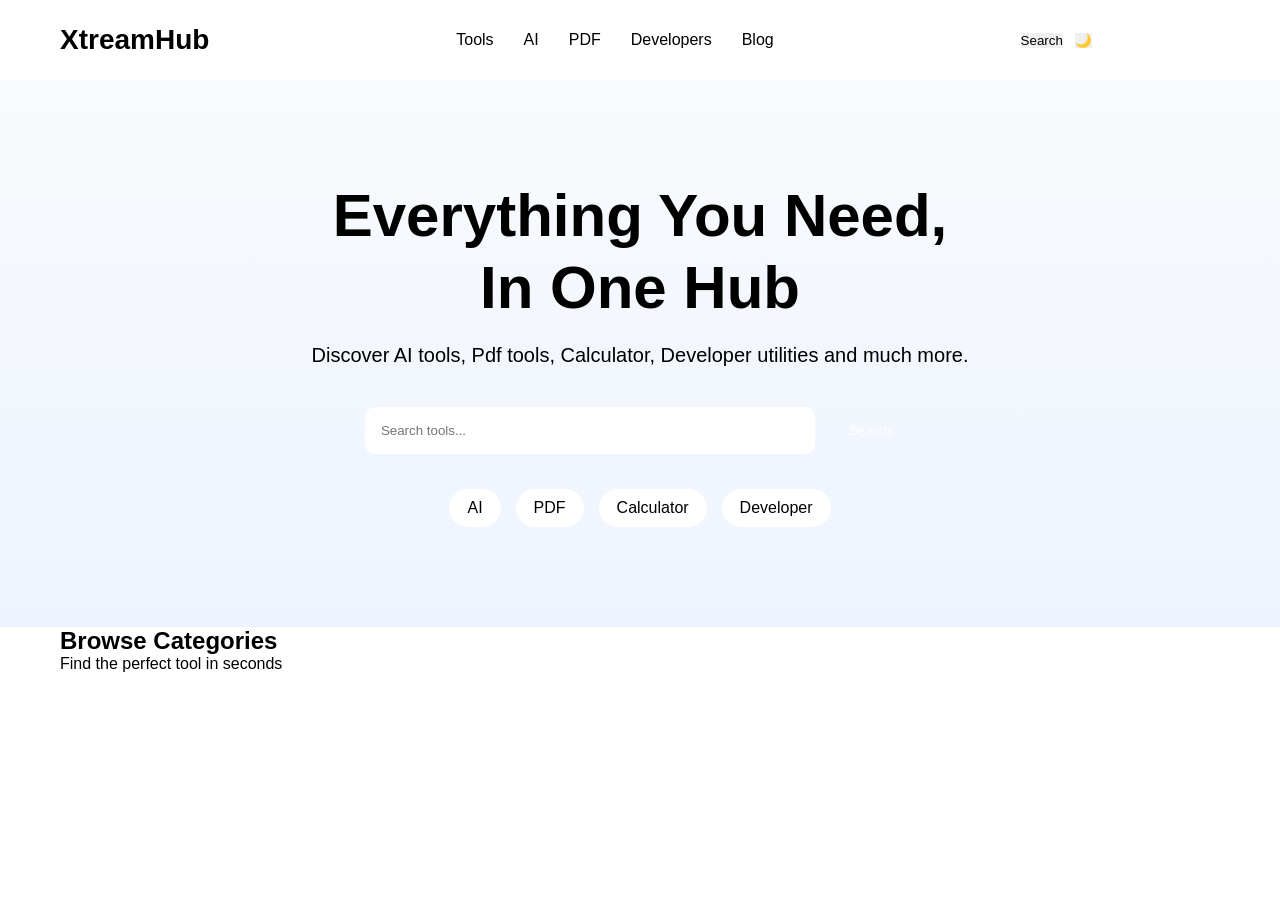
==== index.html @ fb42c0b1 "Initial commit" ====
<!DOCTYPE html>
<html lang="en">
<head>
    <meta charset="UTF-8">
    <meta name="viewport" content="width=device-width, initial-scale=1.0">
    <title>XtreamHub - Everything you need in one Hub</title>
    <link rel="stylesheet" href="css/style.css">
    <link rel="stylesheet" href="css/variables.css">
    <link rel="stylesheet" href="css/components.css">
    <link rel="stylesheet" href="css/responsive.css">
    <link rel="stylesheet" href="css/animation.css">
</head>
<body>
    <!-- Header start -->
     <header>
        <div class="container">
            <nav class="navbar">
                <div class="logo">

                    XtreamHub

                </div>
                <ul class="nav-links">
                    <li><a href="#">Tools</a></li>
                    <li><a href="#">AI</a></li>
                    <li><a href="#">PDF</a></li>
                    <li><a href="#">Developers</a></li>
                    <li><a href="#">Blog</a></li>
                </ul>

                    <div class="nav-actions">
                        <button>Search</button>
                        <button>🌙</button>
                        <button class="primary-btn">Get Started</button>
                    </div>
            </nav>
        </div>
     </header>
     <!-- Header end -->

     <!-- Main start -->
     <main>
        <section class="hero">
            <div class="container">

                <div class="hero-content">
                    <h1>Everything You Need,<br>In One Hub</h1>

                    <p>Discover AI tools, Pdf tools, Calculator, Developer utilities and much more.</p>

                    <div class="hero-search">
                        <input type="text" placeholder="Search tools...">
                        <button class="primary-btn">Search</button>
                    </div>

                    <div class="popular-tags">
                        <span>AI</span>
                        <span>PDF</span>
                        <span>Calculator</span>
                        <span>Developer</span>
                    </div>

                </div>

            </div>

        </section>

        <section class="categories">

            <div class="container">
                <h2>Browse Categories</h2>

                <p>Find the perfect tool in seconds</p>

            </div>

            <div class="category-grid">

                <!-- Cards -->

            </div>


        </section>
     </main>
    <!-- Main end -->

    <footer>

    </footer>

    <script src="js/app.js"></script>
</body>
</html>
---- css/style.css ----
*{
    margin:0;
    padding:0;
    box-sizing:border-box;
}
html{
    scroll-behavior:smooth;
}
body{
    background-color:var(--background);

    color:var(--text);

    font-family:Arial, sans-serif;

}
.navbar{
    /* all items align horizontally */
    display:flex;
    /* distribute items evenly with space between them */
    justify-content:space-between;
    /* align items vertically in the center */
    align-items:center;

    height:80px;

}
.container{

    max-width:1200px;
    margin:0 auto;
    padding:0 20px;
}
.logo{
    font-size:28px;

    font-weight:700;

    color:var(--primary-color);
}
.nav-links{

    display:flex;

    list-style:none;

    gap:30px;

}
.nav-links a{
    /* underline removed */
    text-decoration:none;

    color:var(--text);

    font-weight:500;

}
header{
    /* if user scroll then navbar stays at the top dont rollback upper side */
    position:sticky;
    /* stick to the top of the viewport */
    top:0;

    background-color:var(--surface);

    border-bottom:1px solid var(--border);
    /* ensure navbar appears above other content */
    z-index:1000;

}
.nav-actions{
    display:flex;

    gap:12px;

    align-items:center;
}
button{
    cursor:pointer;

    border:none;

    outline:none;

    font-family:inherit;
}
.primary-btn{

    background:var(--primary);

    color:white;

    padding:14px 24px;

    border-radius:var(--radius-sm);

    transition:var(--transition);

}
.primary-btn:hover{
    opacity:.9;
    background:var(--primary-hover);
}
@keyframes fadeup {

from{
    opacity:0;
    transform:translateY(30px);
}
to{
    opacity:1;
    transform:translateY(0);
}
    
}
.hero{

     background:linear-gradient(
        180deg,
        #F8FAFC,
        #EEF4FF
    );
    padding:100px 0;
    animation:fadeup .8s ease;
}
.hero-content{

    text-align:center;
}
.hero h1{

    font-size:60px;

    font-weight:700;

    line-height:1.2;

}
.hero p{

    margin-top:20px;

    color:var(--text-light);

    font-size:20px;
}
.hero-search{

    display:flex;

    justify-content:center;

    gap:10px;

    margin-top:40px;

}
.hero-search input{

    width:450px;
    padding:16px;
    border-radius:10px;
    border:1px solid var(--border);
    outline:none;
    transition:.3s;

}
.hero-search input:focus{
    border-color:var(--primary);
    box-shadow:0 0 0 4px rgba(37, 99, 235, .15);

}
.popular-tags{
    display:flex;
    justify-content:center;
    gap:15px;
    margin-top:35px;
}
.popular-tags span{

    background-color:white;

    padding:10px 18px;

    border-radius:50px;

    border:1px solid var(--border);

    cursor:pointer;

    transition:.3s;
}
.popular-tags span:hover{

    border-color:var(--primary);

    color:white;

}
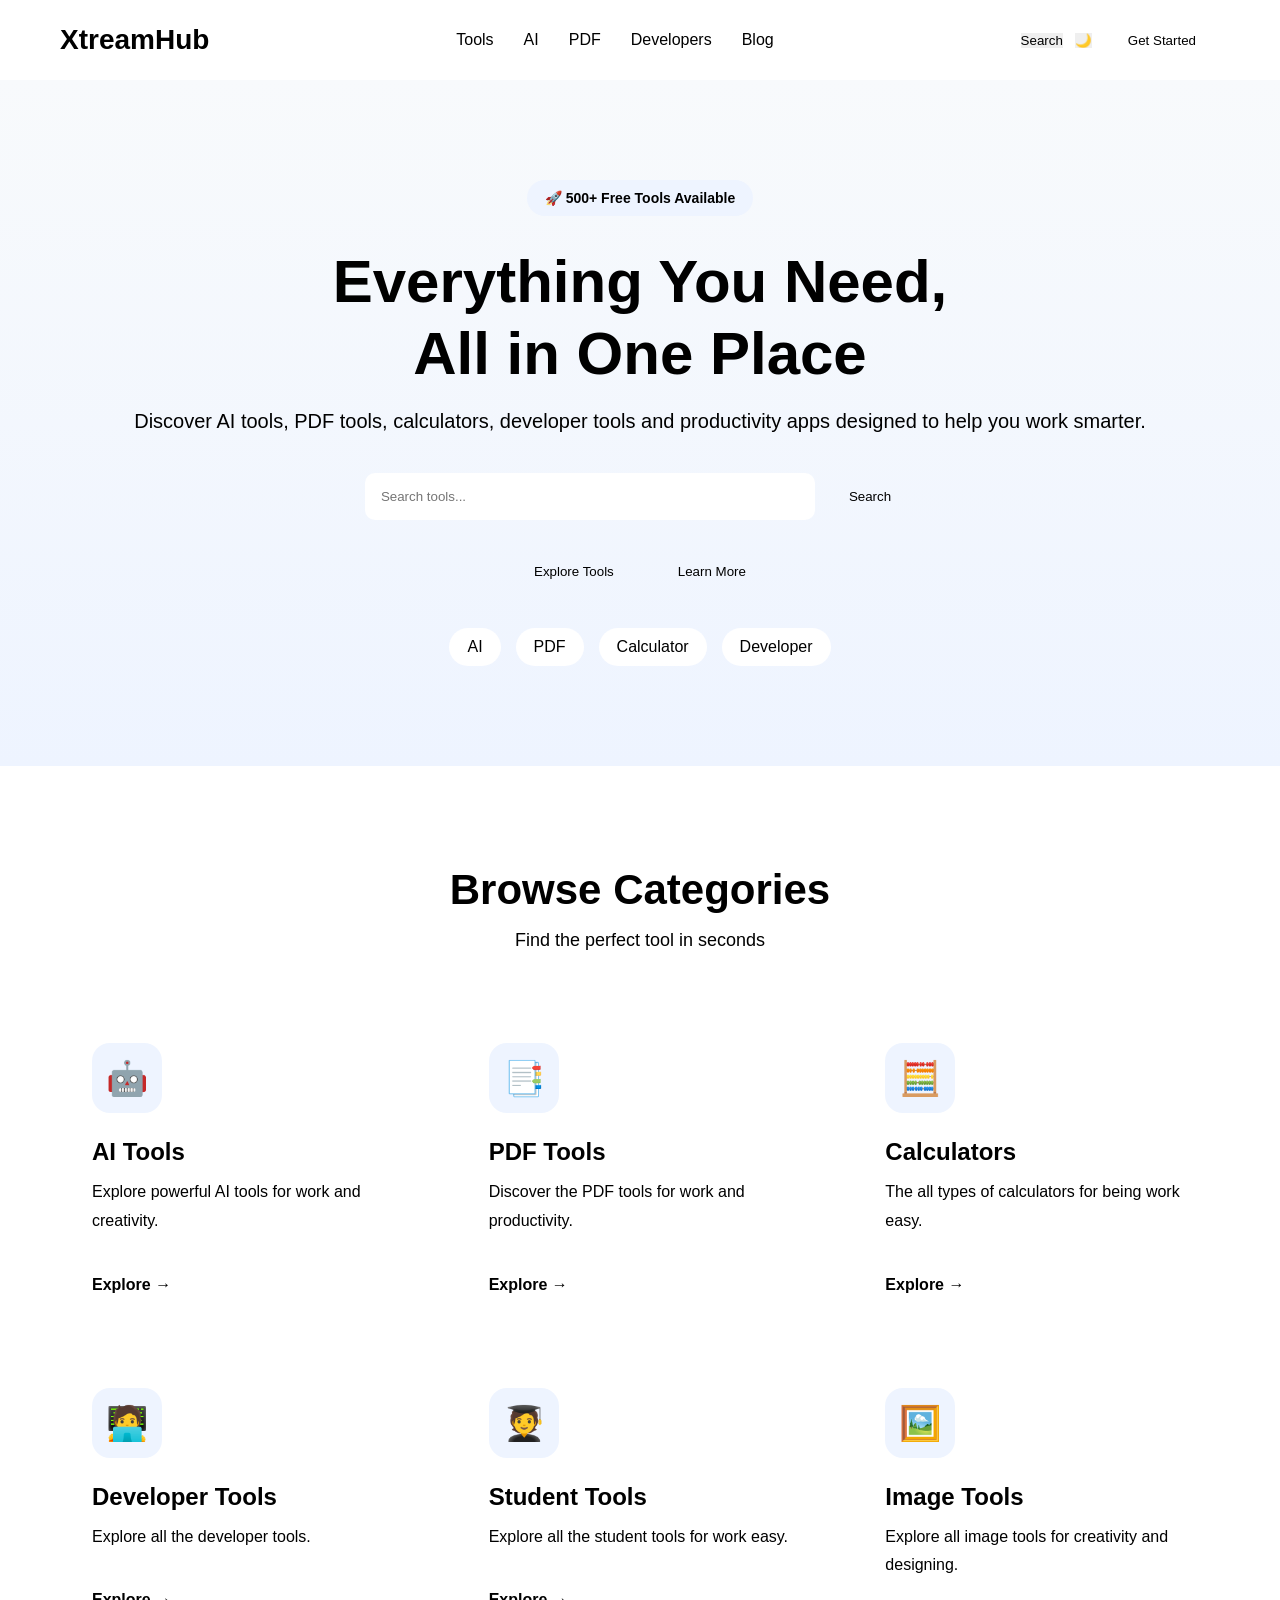
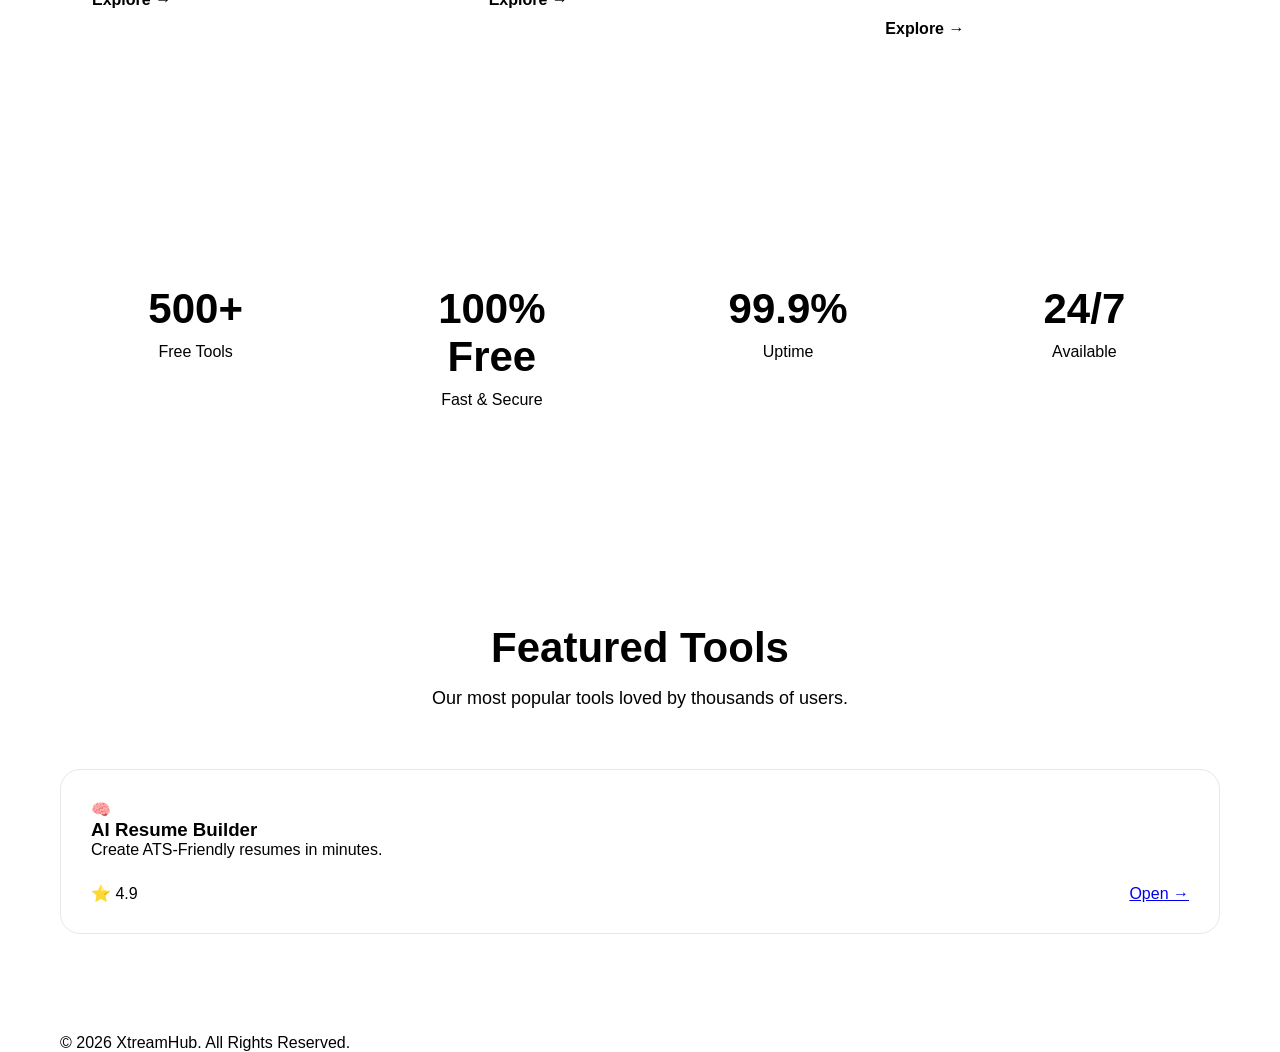
==== commit f1401ea4: "Build categories, stats and features tools section." ====
--- a/index.html
+++ b/index.html
@@ -44,13 +44,22 @@
             <div class="container">
 
                 <div class="hero-content">
-                    <h1>Everything You Need,<br>In One Hub</h1>
-
-                    <p>Discover AI tools, Pdf tools, Calculator, Developer utilities and much more.</p>
+
+                    <div class="hero-badge">
+                        🚀 500+ Free Tools Available
+                    </div>
+                    
+                    <h1>Everything You Need,<br>All in One Place</h1>
+
+                    <p>Discover AI tools, PDF tools, calculators, developer tools and productivity apps designed to help you work smarter.</p>
 
                     <div class="hero-search">
                         <input type="text" placeholder="Search tools...">
                         <button class="primary-btn">Search</button>
+                    </div>
+                    <div class="hero-buttons">
+                        <button class="primary-btn">Explore Tools</button>
+                        <button class="secondary-btn">Learn More</button>
                     </div>
 
                     <div class="popular-tags">
@@ -69,25 +78,173 @@
         <section class="categories">
 
             <div class="container">
-                <h2>Browse Categories</h2>
-
-                <p>Find the perfect tool in seconds</p>
-
-            </div>
-
-            <div class="category-grid">
-
-                <!-- Cards -->
-
-            </div>
-
-
-        </section>
+                <div class="section-header">
+                    <h2>Browse Categories</h2>
+
+                    <p>Find the perfect tool in seconds</p>
+                </div>
+            
+
+                <div class="category-grid">
+
+                    <!-- Card1 -->
+                    <div class="category-card">
+                        <div class="category-icon">
+                            🤖
+                        </div>
+                        <h3>AI Tools</h3>
+
+                        <p>Explore powerful AI tools for work and creativity.</p>
+
+                        <a href="#">Explore →</a>
+
+                    </div>
+                    <!-- Card2 -->
+                    <div class="category-card">
+                        <div class="category-icon">
+                            📑
+                        </div>
+                        <h3>PDF Tools</h3>
+
+                        <p> Discover the PDF tools for work and productivity.</p>
+                    
+                        <a href="#">Explore →</a>
+                    </div>
+                    <!--card3 -->
+                    <div class="category-card">
+                        <div class="category-icon">
+                            🧮
+                        </div>
+                        <h3>Calculators</h3>
+
+                        <p> The all types of calculators for being work easy.</p>
+                    
+                        <a href="#">Explore →</a>
+                    </div>
+                    <!--card4-->
+                    <div class="category-card">
+                        <div class="category-icon">
+                            🧑‍💻
+                        </div>
+                        <h3>Developer Tools</h3>
+
+                        <p> Explore all the developer tools.</p>
+                    
+                        <a href="#">Explore →</a>
+                    </div>
+                    <!--card5-->
+                    <div class="category-card">
+                        <div class="category-icon">
+                            🧑‍🎓
+                        </div>
+                        <h3>Student Tools</h3>
+
+                        <p> Explore all the student tools for work easy.</p>
+                    
+                        <a href="#">Explore →</a>
+                    </div>
+                    <!-- cards6 -->
+                    <div class="category-card">
+                        <div class="category-icon">
+                            🖼️
+                        </div>
+                        <h3>Image Tools</h3>
+
+                        <p> Explore all image tools for creativity and designing.</p>
+                    
+                        <a href="#">Explore →</a>
+                    </div>   
+
+                </div>
+
+            </div>
+
+        </section>
+        <section class="stats">
+
+            <div class="container">
+
+                <div class="stats-grid">
+
+                    <div class="stat-card">
+
+                        <h2>500+</h2>
+
+                        <p>Free Tools</p>
+
+                    </div>
+
+                    <div class="stat-card">
+
+                        <h2>100% Free</h2>
+
+                        <p>Fast & Secure</p>
+
+                    </div>
+
+                    <div class="stat-card">
+
+                        <h2>99.9%</h2>
+
+                        <p>Uptime</p>
+
+                    </div>
+
+                    <div class="stat-card">
+
+                        <h2>24/7</h2>
+
+                        <p>Available</p>
+
+                    </div>
+
+                </div>
+
+            </div>
+
+        </section>
+
+        <!-- rankings tool -->
+        <section class="featured-tools">
+
+            <div class="container">
+
+                <div class="section-header">
+
+                    <h2>Featured Tools</h2>
+                    <p>Our most popular tools loved by thousands of users.</p>
+
+                </div>
+
+                <div class="tools-grid">
+
+                    <div class="tool-card">
+                        <div class="tool-icon">
+                            🧠
+                        </div>
+                        <h3>AI Resume Builder</h3>
+                        <p>Create ATS-Friendly resumes in minutes.</p>
+
+                        <div class="tool-footer">
+                            <span>⭐ 4.9</span>
+                            <a href="#">Open →</a>
+                        </div>
+
+                    </div>
+
+                </div>
+
+            </div>
+
+        </section>
+        
      </main>
     <!-- Main end -->
 
     <footer>
-
+        <div class="container">
+            <p>&copy; 2026 XtreamHub. All Rights Reserved.</p>
+        </div>
     </footer>
 
     <script src="js/app.js"></script>
--- a/css/style.css
+++ b/css/style.css
@@ -85,90 +85,137 @@
 
     font-family:inherit;
 }
-.primary-btn{
-
-    background:var(--primary);
-
-    color:white;
-
-    padding:14px 24px;
-
-    border-radius:var(--radius-sm);
-
-    transition:var(--transition);
-
-}
-.primary-btn:hover{
-    opacity:.9;
-    background:var(--primary-hover);
-}
 @keyframes fadeup {
-
-from{
-    opacity:0;
-    transform:translateY(30px);
-}
+    
+    from{
+        opacity:0;
+        transform:translateY(30px);
+    }
 to{
     opacity:1;
     transform:translateY(0);
 }
-    
+
 }
 .hero{
-
-     background:linear-gradient(
+    background: radial-gradient(circle at top, #EAF2FF, white);
+    background:linear-gradient(
         180deg,
         #F8FAFC,
         #EEF4FF
-    );
-    padding:100px 0;
-    animation:fadeup .8s ease;
-}
-.hero-content{
-
+        );
+        padding:100px 0;
+        animation:fadeup .8s ease;
+    }
+    .hero-content{
+        
     text-align:center;
 }
 .hero h1{
-
+    
     font-size:60px;
-
+    
     font-weight:700;
-
+    
     line-height:1.2;
-
+    
 }
 .hero p{
-
+    
     margin-top:20px;
-
+    
     color:var(--text-light);
-
+    
     font-size:20px;
 }
 .hero-search{
-
-    display:flex;
-
+    
+    display:flex;
+    
     justify-content:center;
-
+    
     gap:10px;
-
+    
     margin-top:40px;
-
+    
 }
 .hero-search input{
-
+    
     width:450px;
     padding:16px;
     border-radius:10px;
     border:1px solid var(--border);
     outline:none;
     transition:.3s;
-
+    
 }
 .hero-search input:focus{
     border-color:var(--primary);
     box-shadow:0 0 0 4px rgba(37, 99, 235, .15);
+    
+}
+.hero-badge{
+    display:inline-flex;
+    align-items:center;
+    gap:8px;
+    padding:10px 18px;
+    background:#EEF4FF;
+    color:var(--primary-color);
+    border-radius:999px;
+    font-size:14px;
+    font-weight:600;
+    margin-bottom:30px;
+    
+}
+.hero-buttons{
+    display:flex;
+    justify-content:center;
+    gap:16px;
+    margin-top:30px;
+    
+}
+.primary-btn{
+
+    background:transparent;
+
+    color:var(--text);
+
+    border:1px solid var(--border);
+
+    padding:14px 24px;
+
+    border-radius:10px;
+
+    cursor: pointer;
+
+    transition:.3s;
+
+}
+.primary-btn:hover{
+
+    background:#F3F4F6;
+}
+.secondary-btn{
+    
+    background:transparent;
+    
+    border:1px solid var(--border);
+    
+    color:var(--text);
+
+    padding:14px 24px;
+
+    border-radius:10px;
+
+    cursor:pointer;
+
+    transition:.3s;
+
+}
+
+.secondary-btn:hover{
+
+    background:#F3F4F6;
 
 }
 .popular-tags{
@@ -197,4 +244,176 @@
 
     color:white;
 
+}
+.categories{
+    padding:100px 0;
+}
+.section-header{
+    text-align:center;
+
+    margin-bottom:60px;
+}
+.section-header h2{
+
+    font-size:42px;
+
+    font-weight:700;
+
+}
+.section-header p{
+
+    margin-top:16px;
+
+    color:var(--text-light);
+
+    font-size:18px;
+
+}
+.category-grid{
+
+    display:grid;
+
+    grid-template-columns: repeat(3,1fr);
+
+    gap:30px;
+
+}
+.category-card{
+
+    background:var(--surface-color);
+
+    padding:32px;
+
+    border-radius:20px;
+
+    border:1px solid var(--border-color);
+
+    transition:all .3s ease;
+
+}
+.category-card:hover{
+
+    transform:translateY(-10px);
+    box-shadow:0 20px 45px rgba(0,0,0,.08);
+
+}
+.category-icon{
+    font-size:40px;
+    margin-bottom:20px;
+    width:70px;
+    height:70px;
+    background:#EEF4FF;
+    border-radius:18px;
+    display:flex;
+    justify-content:center;
+    align-items:center;
+    font-size:34px;
+    margin-bottom:25px;
+}
+.category-card a{
+    text-decoration:none;
+    color:var(--primary);
+    font-weight:600;
+    display:inline-block;
+    margin-top:20px;
+    transition:.3s;
+}
+.category-card:hover{
+    transform:translateX(8px);
+}
+.category-card h3{
+    margin-bottom:12px;
+
+    font-size:24px;
+}
+.category-card p{
+    color:var(--text-light);
+
+    line-height: 1.8;
+
+    margin-bottom:20px;
+}
+.featured-tools{
+    padding:100px 00;
+    background:var(--secondary-color);
+}
+.tools-grid{
+    background:#fff;
+    padding:30px;
+    border-radius:20px;
+    border:1px solid #E5E7EB;
+    transition:.3s ease;
+}
+.tools-card:hover{
+    transform:translateY(-8px);
+    box-shadow:0 20px 40px rgba(0,0,0,.08);
+
+}
+.tools-icon{
+    width:60px;
+    height:60px;
+    display:flex;
+    justify-content:center;
+    align-items:center;
+    background:#EEF4EF;
+    border-radius:15px;
+    font-size:28px;
+    margin-bottom:20px;
+}
+.tool-footer{
+    display:flex;
+    justify-content:space-between;
+    align-items: center;
+    margin-top:25px;
+
+}
+.stats{
+
+    padding:80px 0;
+
+}
+.stats-grid{
+
+    display:grid;
+
+    grid-template-columns:repeat(4,1fr);
+
+    gap:25px;
+
+}
+.stat-card{
+
+    background:var(--surface);
+
+    border:1px solid var(--border);
+
+    border-radius:20px;
+
+    padding:35px;
+
+    text-align:center;
+
+    transition:.3s ease;
+
+}
+.stat-card:hover{
+
+    transform:translateY(-8px);
+
+    box-shadow:0 20px 40px rgba(0,0,0,.08);
+
+}
+.stat-card h2{
+
+    font-size:42px;
+
+    color:var(--primary);
+
+    margin-bottom:10px;
+
+}
+.stat-card p{
+
+    color:var(--text-light);
+
 }
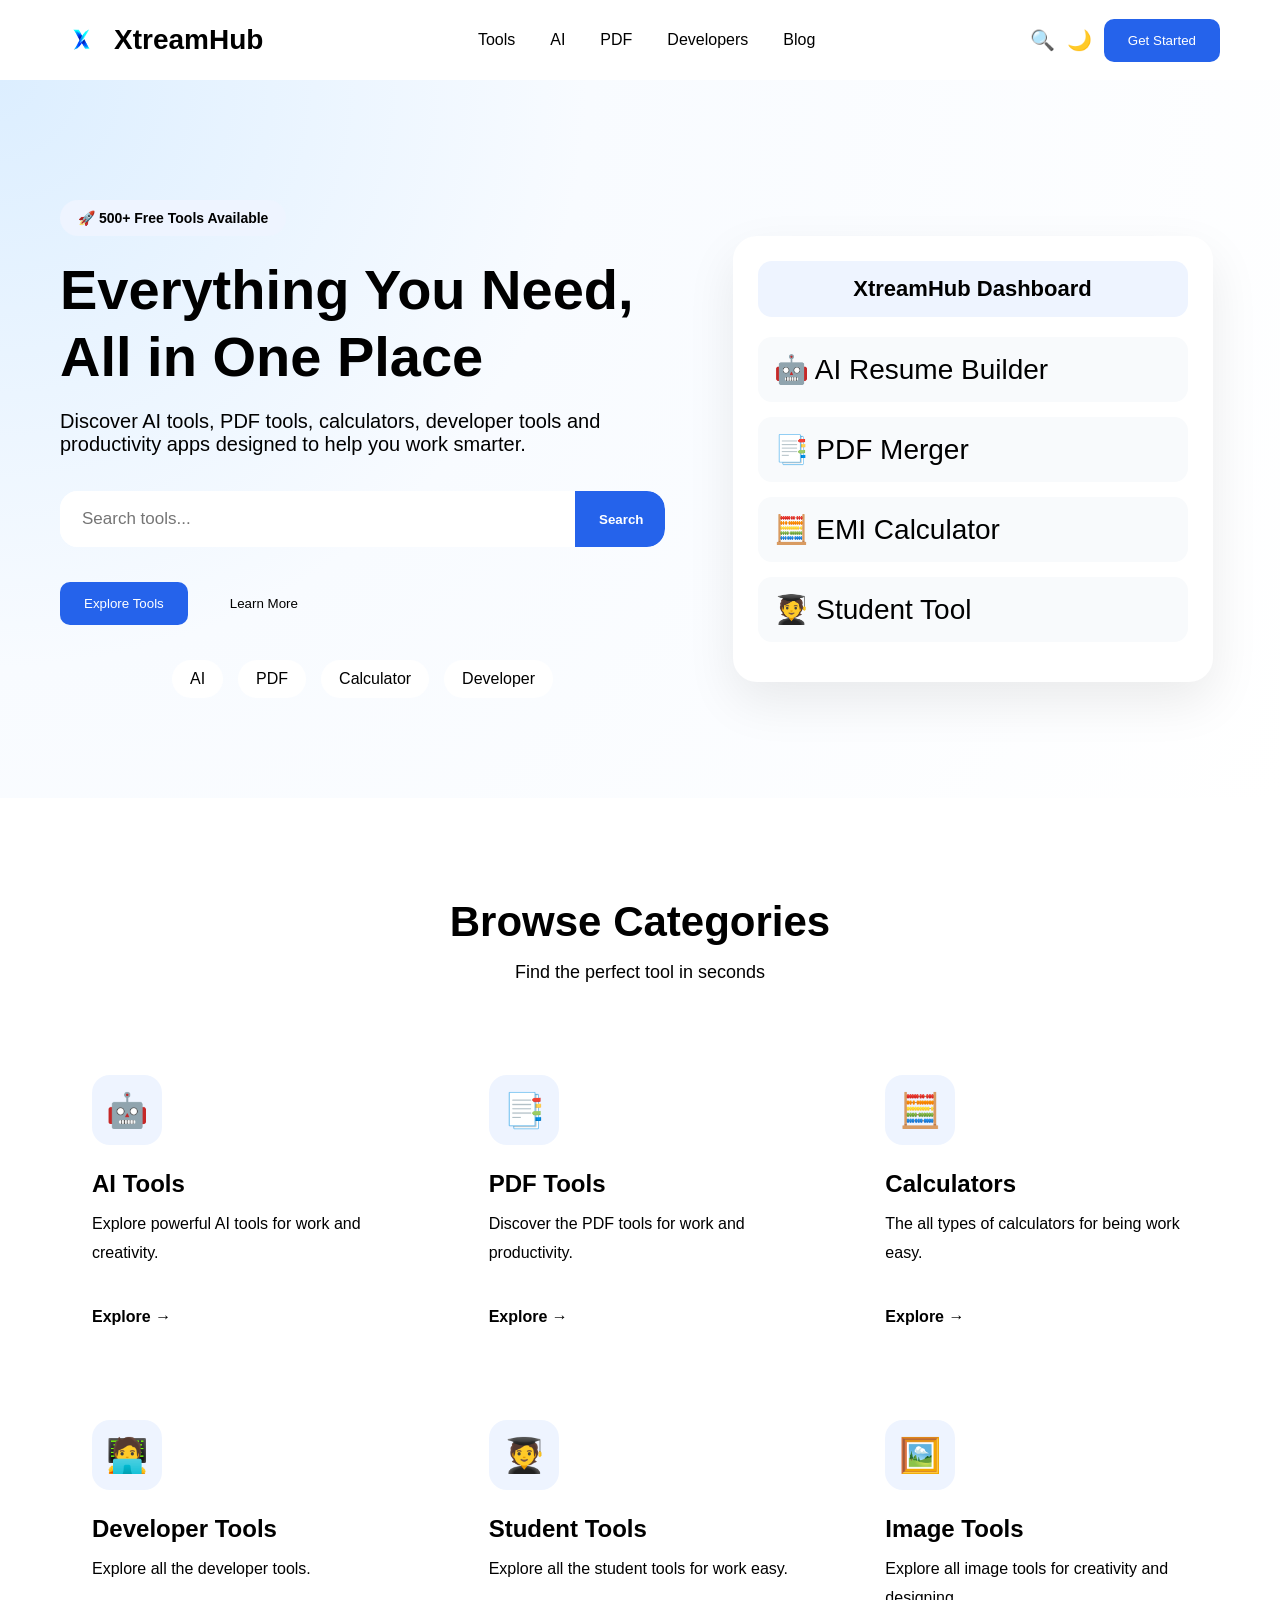
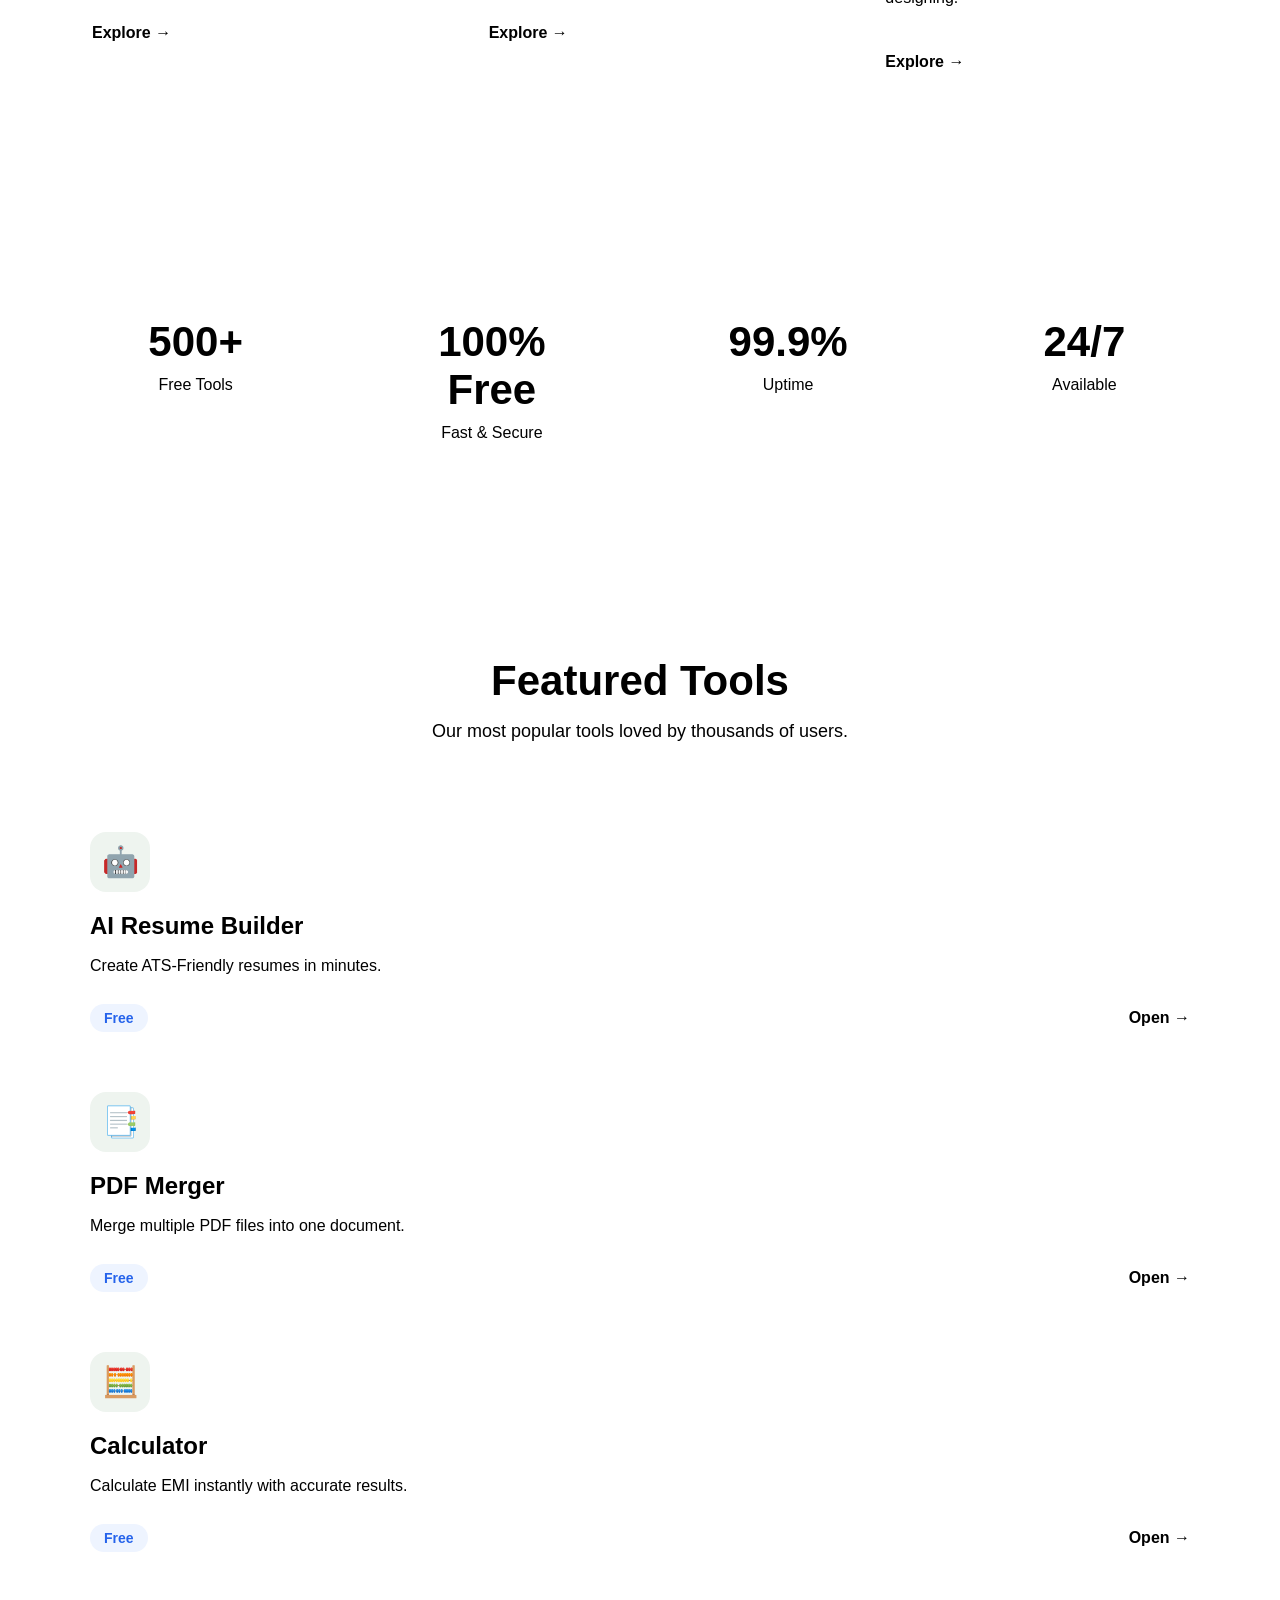
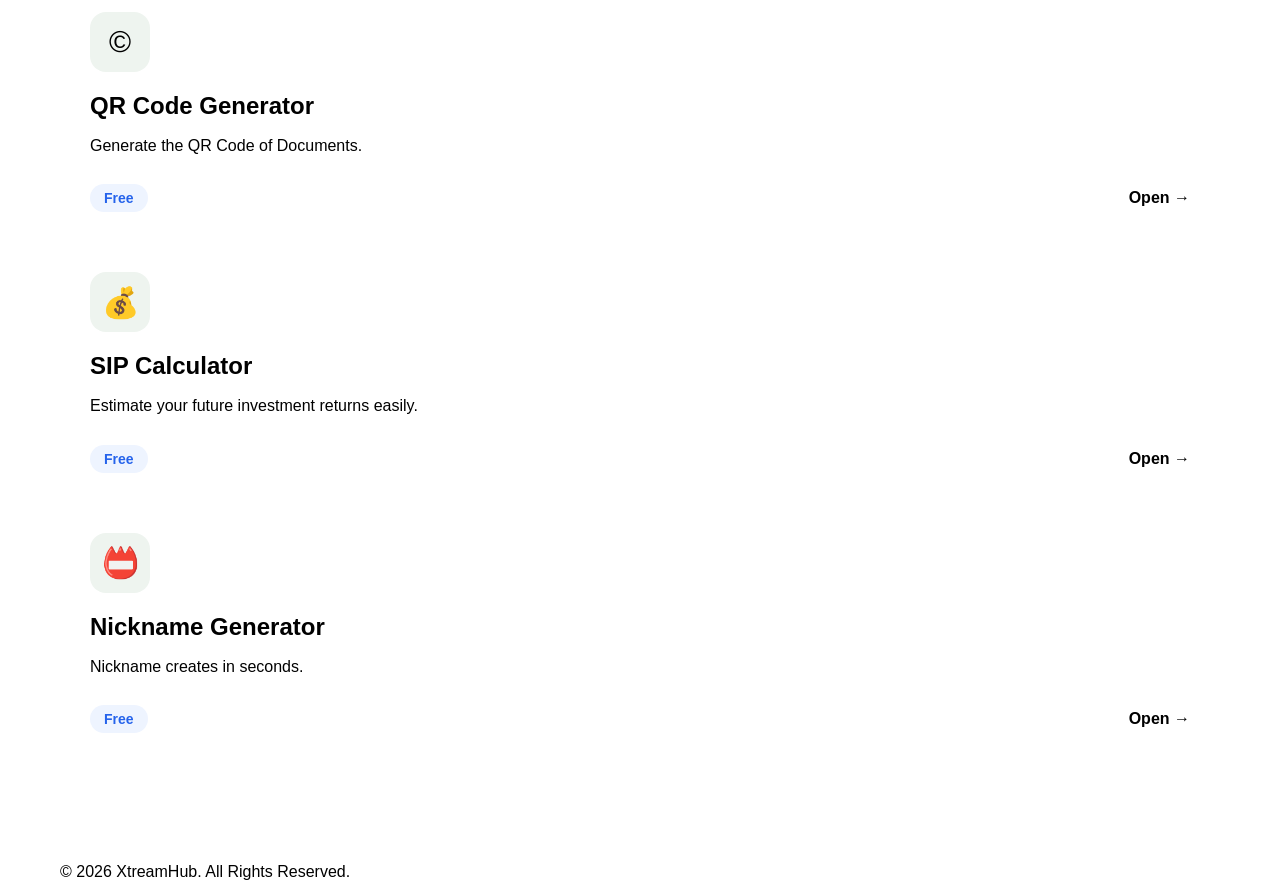
==== commit 8a5bf088: "making emi calculator and more changes and polishing in ui" ====
--- a/index.html
+++ b/index.html
@@ -16,8 +16,9 @@
         <div class="container">
             <nav class="navbar">
                 <div class="logo">
-
-                    XtreamHub
+                    <img src="assets/logos/x-logo.png" class="logo-img" alt="XTreamHub logo">
+
+                   <span class=" logo-text">XtreamHub</span>
 
                 </div>
                 <ul class="nav-links">
@@ -29,8 +30,8 @@
                 </ul>
 
                     <div class="nav-actions">
-                        <button>Search</button>
-                        <button>🌙</button>
+                        <button class="icon-btn">🔍</button>
+                        <button class="icon-btn">🌙</button>
                         <button class="primary-btn">Get Started</button>
                     </div>
             </nav>
@@ -42,35 +43,59 @@
      <main>
         <section class="hero">
             <div class="container">
-
-                <div class="hero-content">
-
-                    <div class="hero-badge">
-                        🚀 500+ Free Tools Available
-                    </div>
-                    
-                    <h1>Everything You Need,<br>All in One Place</h1>
-
-                    <p>Discover AI tools, PDF tools, calculators, developer tools and productivity apps designed to help you work smarter.</p>
-
-                    <div class="hero-search">
-                        <input type="text" placeholder="Search tools...">
-                        <button class="primary-btn">Search</button>
-                    </div>
-                    <div class="hero-buttons">
-                        <button class="primary-btn">Explore Tools</button>
-                        <button class="secondary-btn">Learn More</button>
-                    </div>
-
-                    <div class="popular-tags">
-                        <span>AI</span>
-                        <span>PDF</span>
-                        <span>Calculator</span>
-                        <span>Developer</span>
-                    </div>
-
-                </div>
-
+                <div class="hero-wrapper">
+
+                    <div class="hero-left">
+
+                        <div class="hero-content">
+
+                            <div class="hero-badge">
+                                🚀 500+ Free Tools Available
+                            </div>
+                    
+                            <h1>Everything You Need,<br>All in One Place</h1>
+
+                            <p>Discover AI tools, PDF tools, calculators, developer tools and productivity apps designed to help you work smarter.</p>
+
+                            <div class="hero-search">
+                                <input type="text" placeholder="Search tools...">
+                                <button class="primary-btn">Search</button>
+                            </div>
+                            <div class="hero-buttons">
+                                <button class="primary-btn">Explore Tools</button>
+                                <button class="secondary-btn">Learn More</button>
+                            </div>
+
+                            <div class="popular-tags">
+                                <span>AI</span>
+                                <span>PDF</span>
+                                <span>Calculator</span>
+                                <span>Developer</span>
+                            </div>
+                           
+                        </div>
+                    </div>
+                    
+                    <div class="hero-right">
+                        <div class="dashboard-preview">
+                            <div class="dashboard-top">
+                                XtreamHub Dashboard
+                            </div>
+                            <div class="dashboard-tool">
+                                🤖 AI Resume Builder
+                            </div>
+                            <div class="dashboard-tool">
+                                📑 PDF Merger
+                            </div>
+                            <div class="dashboard-tool">
+                                🧮 EMI Calculator
+                            </div>
+                            <div class="dashboard-tool">
+                                🧑‍🎓 Student Tool
+                            </div>
+                        </div>
+                    </div>
+                </div>
             </div>
 
         </section>
@@ -220,17 +245,84 @@
 
                     <div class="tool-card">
                         <div class="tool-icon">
-                            🧠
+                            🤖
                         </div>
                         <h3>AI Resume Builder</h3>
                         <p>Create ATS-Friendly resumes in minutes.</p>
 
                         <div class="tool-footer">
-                            <span>⭐ 4.9</span>
-                            <a href="#">Open →</a>
-                        </div>
-
-                    </div>
+                            <span class="tool-badge">Free</span>
+                            <a href="#">Open →</a>
+                        </div>
+
+                    </div>
+                    <div class="tool-card">
+                        <div class="tool-icon">
+                            📑
+                        </div>
+                        <h3>PDF Merger</h3>
+                        <p>Merge multiple PDF files into one document.</p>
+
+                        <div class="tool-footer">
+                            <span class="tool-badge">Free</span>
+                            <a href="#">Open →</a>
+                        </div>
+
+                    </div>
+                    <div class="tool-card">
+                        <div class="tool-icon">
+                            🧮
+                        </div>
+                        <h3>Calculator </h3>
+                        <p>Calculate EMI instantly with accurate results.</p>
+
+                        <div class="tool-footer">
+                            <span class="tool-badge">Free</span>
+                            <a href="#">Open →</a>
+                        </div>
+
+                    </div>
+                    <div class="tool-card">
+                        <div class="tool-icon">
+                            ©️
+                        </div>
+                        <h3>QR Code Generator </h3>
+                        <p>Generate the QR Code of Documents.</p>
+
+                        <div class="tool-footer">
+                            <span class="tool-badge">Free</span>
+                            <a href="#">Open →</a>
+                        </div>
+
+                    </div>
+                    <div class="tool-card">
+                        <div class="tool-icon">
+                            💰
+                        </div>
+                        <h3>SIP Calculator </h3>
+                        <p>Estimate your future investment returns easily.</p>
+
+                        <div class="tool-footer">
+                            <span class="tool-badge">Free</span>
+                            <a href="#">Open →</a>
+                        </div>
+
+                    </div>
+                    <div class="tool-card">
+                        <div class="tool-icon">
+                            📛
+                        </div>
+                        <h3>Nickname Generator</h3>
+                        <p>Nickname creates in seconds.</p>
+
+                        <div class="tool-footer">
+                            <span class="tool-badge">Free</span>
+                            <a href="#">Open →</a>
+                        </div>
+
+                    </div>
+
+
 
                 </div>
 
--- a/css/style.css
+++ b/css/style.css
@@ -32,11 +32,25 @@
     padding:0 20px;
 }
 .logo{
+    display: flex;
+
+    align-items: center;
+
+    gap: 12px;
+
+}
+.logo-img{
+    width: 42px;
+    height: 42px;
+}
+.logo-text{
     font-size:28px;
-
-    font-weight:700;
-
-    color:var(--primary-color);
+    font-weight:800;
+}
+.logo span{
+    font-size: 28px;
+
+    font-weight: 800;
 }
 .nav-links{
 
@@ -44,7 +58,7 @@
 
     list-style:none;
 
-    gap:30px;
+    gap:35px;
 
 }
 .nav-links a{
@@ -54,6 +68,60 @@
     color:var(--text);
 
     font-weight:500;
+
+    transition:.3s;
+
+    position:relative;
+
+}
+.nav-links a::after{
+
+    content:"";
+
+    position:absolute;
+
+    left:0;
+
+    bottom:-6px;
+
+    width:0;
+
+    height:2px;
+
+    background:var(--primary);
+
+    transition:.3s;
+
+}
+
+.nav-links a:hover{
+
+    color:var(--primary);
+
+}
+
+.nav-links a:hover::after{
+
+    width:100%;
+
+}
+.icon-btn{
+
+    background:none;
+
+    border:none;
+
+    font-size:20px;
+
+    cursor:pointer;
+
+    transition:.3s;
+
+}
+
+.icon-btn:hover{
+
+    transform:scale(1.15);
 
 }
 header{
@@ -62,7 +130,9 @@
     /* stick to the top of the viewport */
     top:0;
 
-    background-color:var(--surface);
+    backdrop-filter: blur(18px);
+
+    background:rgba(255, 255, 255, .75);
 
     border-bottom:1px solid var(--border);
     /* ensure navbar appears above other content */
@@ -98,22 +168,18 @@
 
 }
 .hero{
-    background: radial-gradient(circle at top, #EAF2FF, white);
-    background:linear-gradient(
-        180deg,
-        #F8FAFC,
-        #EEF4FF
-        );
-        padding:100px 0;
+    background: radial-gradient(circle at top left, #DCEEFF 0%, #F8FBFF 40%, white 100%);
+        padding:140px 0 100px;
+        padding-top:120px;
         animation:fadeup .8s ease;
     }
-    .hero-content{
+.hero-content{
         
-    text-align:center;
+    text-align:left;
 }
 .hero h1{
     
-    font-size:60px;
+    font-size:56px;
     
     font-weight:700;
     
@@ -121,6 +187,7 @@
     
 }
 .hero p{
+    max-width:550px;
     
     margin-top:20px;
     
@@ -131,22 +198,45 @@
 .hero-search{
     
     display:flex;
+
+    background: white;
+
+    border-radius: 18px;
+
+    overflow: hidden;
+
+    border: 1px solid var(--border-color);
+
+    max-width: 650px;
     
     justify-content:center;
     
-    gap:10px;
-    
-    margin-top:40px;
-    
+    margin-top:40px 0;
+
+    margin: 35px 0;
+    
+}
+.hero-search button:hover{
+
+    background:#1D4ED8;
+
 }
 .hero-search input{
     
-    width:450px;
-    padding:16px;
-    border-radius:10px;
-    border:1px solid var(--border);
+    flex:1;
+    border: none;
+    padding:18px 22px;
     outline:none;
     transition:.3s;
+    font-size: 17px;
+    
+}
+.hero-search button{
+    border-radius:0 18px 18px 0;
+    background:#2563EB;
+    font-weight: 600;
+    color:white;
+    width:90px;
     
 }
 .hero-search input:focus{
@@ -164,23 +254,95 @@
     border-radius:999px;
     font-size:14px;
     font-weight:600;
-    margin-bottom:30px;
+    margin-bottom:20px;
     
 }
 .hero-buttons{
-    display:flex;
+
+    display:flex;
+    gap:18px;
+    margin-top:35px 0;
+    
+}
+.hero-wrapper{
+    display: grid;
+    grid-template-columns: 1.1fr 0.9fr;
+    align-items: center;
+    gap: 60px;
+    min-height: 700;
+}
+.hero-left{
+    text-align: left;
+}
+.hero-right{
+    display:flex;
+    padding-top:20px;
+    justify-content: center;
+    align-items: flex-start;
+}
+.dashboard-preview:hover{
+    transform: translateY(-8px);
+    box-shadow:0 35px 70px rgba(37, 99, 235, .15);
+}
+.dashboard-preview{
+    width: 100%;
+    padding: 25px;;
+    max-width: 480px;
+    background: #fff;
+    border-radius:24px;
+    border:1px solid var(--border);
+    box-shadow:0 20px 50px rgba(0,0,0,.08);
     justify-content:center;
-    gap:16px;
-    margin-top:30px;
-    
+    align-items:center;
+    font-size:28px;
+    color:var(--primary-color);
+    transition: .35s;
+
+}
+.dashboard-top{
+    background: #EEF4FF;
+    padding:15px;
+    border-radius:14px;
+    text-align:center;
+    font-size:22px;
+    font-weight:700;
+    margin-bottom:20px;
+}
+.dashboard-tool{
+    display: flex;
+    align-items: center;
+    gap: 12px;
+    background:#F8FAFC;
+    padding: 16px;
+    border-radius:14px;
+    margin-bottom:15px;
+    transition:.3s;
+}
+.dashboard-tool:hover{
+    background:#EEF4FF;
+    transform:translateX(8px);
+}
+.hero-image{
+    height: 500px;
+    border-radius: 30px;
+    border: linear-gradient(
+        135deg,
+        #EAF4FF,
+        #FFFFFF
+    );
+    display: flex;
+    justify-content: center;
+    align-items: center;
+    font-size: 28px;
+    color:#2563EB;
 }
 .primary-btn{
 
-    background:transparent;
-
-    color:var(--text);
-
-    border:1px solid var(--border);
+    background:#2563EB;
+
+    color:white;
+
+    border:none;
 
     padding:14px 24px;
 
@@ -193,7 +355,7 @@
 }
 .primary-btn:hover{
 
-    background:#F3F4F6;
+    background:#1D4ED8; 
 }
 .secondary-btn{
     
@@ -292,7 +454,7 @@
 
 }
 .category-card:hover{
-
+    border-color:#2563EB;
     transform:translateY(-10px);
     box-shadow:0 20px 45px rgba(0,0,0,.08);
 
@@ -318,9 +480,6 @@
     margin-top:20px;
     transition:.3s;
 }
-.category-card:hover{
-    transform:translateX(8px);
-}
 .category-card h3{
     margin-bottom:12px;
 
@@ -334,31 +493,51 @@
     margin-bottom:20px;
 }
 .featured-tools{
-    padding:100px 00;
+    padding:100px 0;
     background:var(--secondary-color);
 }
-.tools-grid{
-    background:#fff;
+.tool-card{
+    background: white;
+    padding: 30px;
+    border-radius: 20px;
+    border:1px solid var(--border-color);
+    transition:.3s;
+
+}
+.tool-grid{
+    display: grid;
+    grid-template-columns: (3, 1fr);
     padding:30px;
     border-radius:20px;
     border:1px solid #E5E7EB;
     transition:.3s ease;
 }
-.tools-card:hover{
-    transform:translateY(-8px);
+.tool-card:hover{
+    transform:translateY(-10px);
     box-shadow:0 20px 40px rgba(0,0,0,.08);
 
 }
-.tools-icon{
+.tool-icon{
     width:60px;
     height:60px;
     display:flex;
     justify-content:center;
     align-items:center;
     background:#EEF4EF;
-    border-radius:15px;
-    font-size:28px;
+    border-radius:16px;
+    font-size:30px;
     margin-bottom:20px;
+}
+.tool-card h3{
+    margin-bottom:12px;
+    font-size:24px;
+}
+.tool-card p{
+
+    color:var(--text-light);
+
+    line-height:1.7;
+
 }
 .tool-footer{
     display:flex;
@@ -367,6 +546,20 @@
     margin-top:25px;
 
 }
+.tool-footer a{
+    text-decoration: none;
+    color:var(--primary-color);
+    font-weight:600;
+}
+.tool-badge{
+    background: #EEF4FF;
+    color: #2563EB;
+    padding: 6px 14px;
+    border-radius: 50px;
+    font-size:14px;
+    font-weight: 600;
+
+}
 .stats{
 
     padding:80px 0;
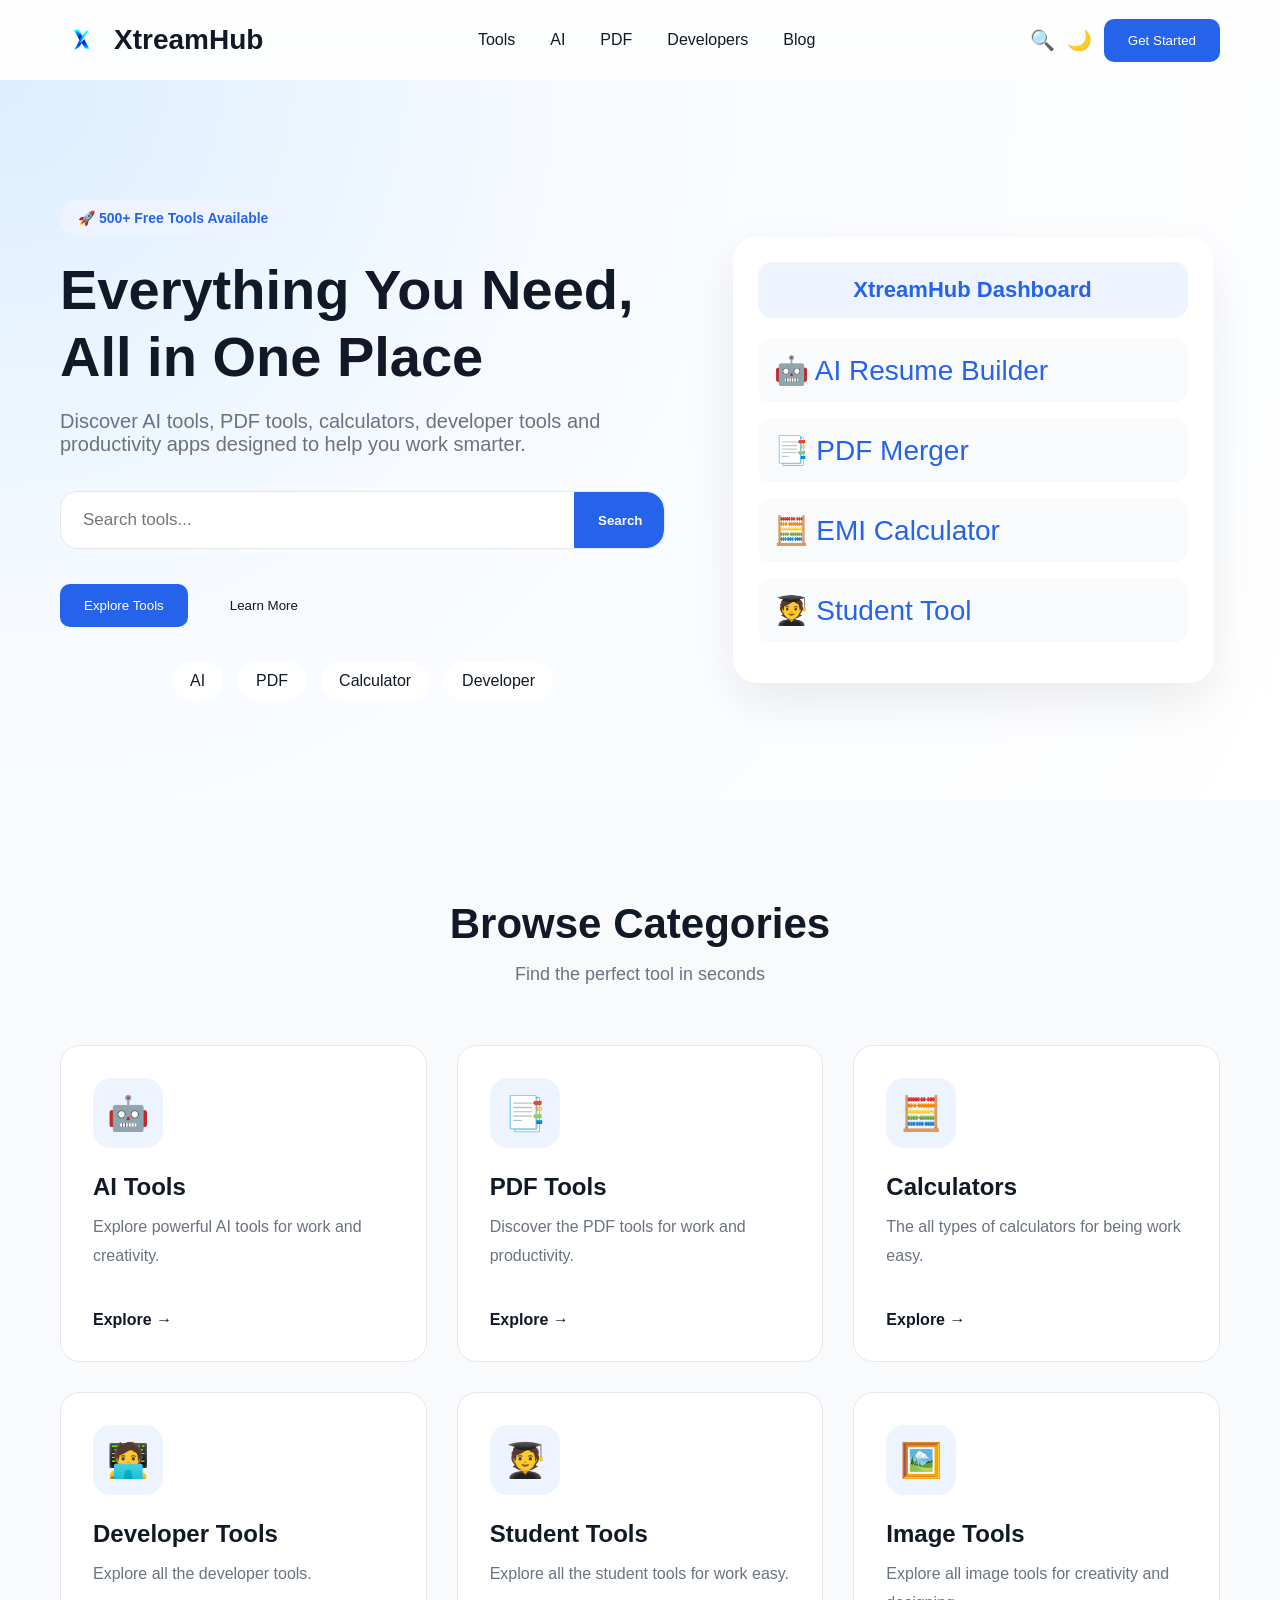
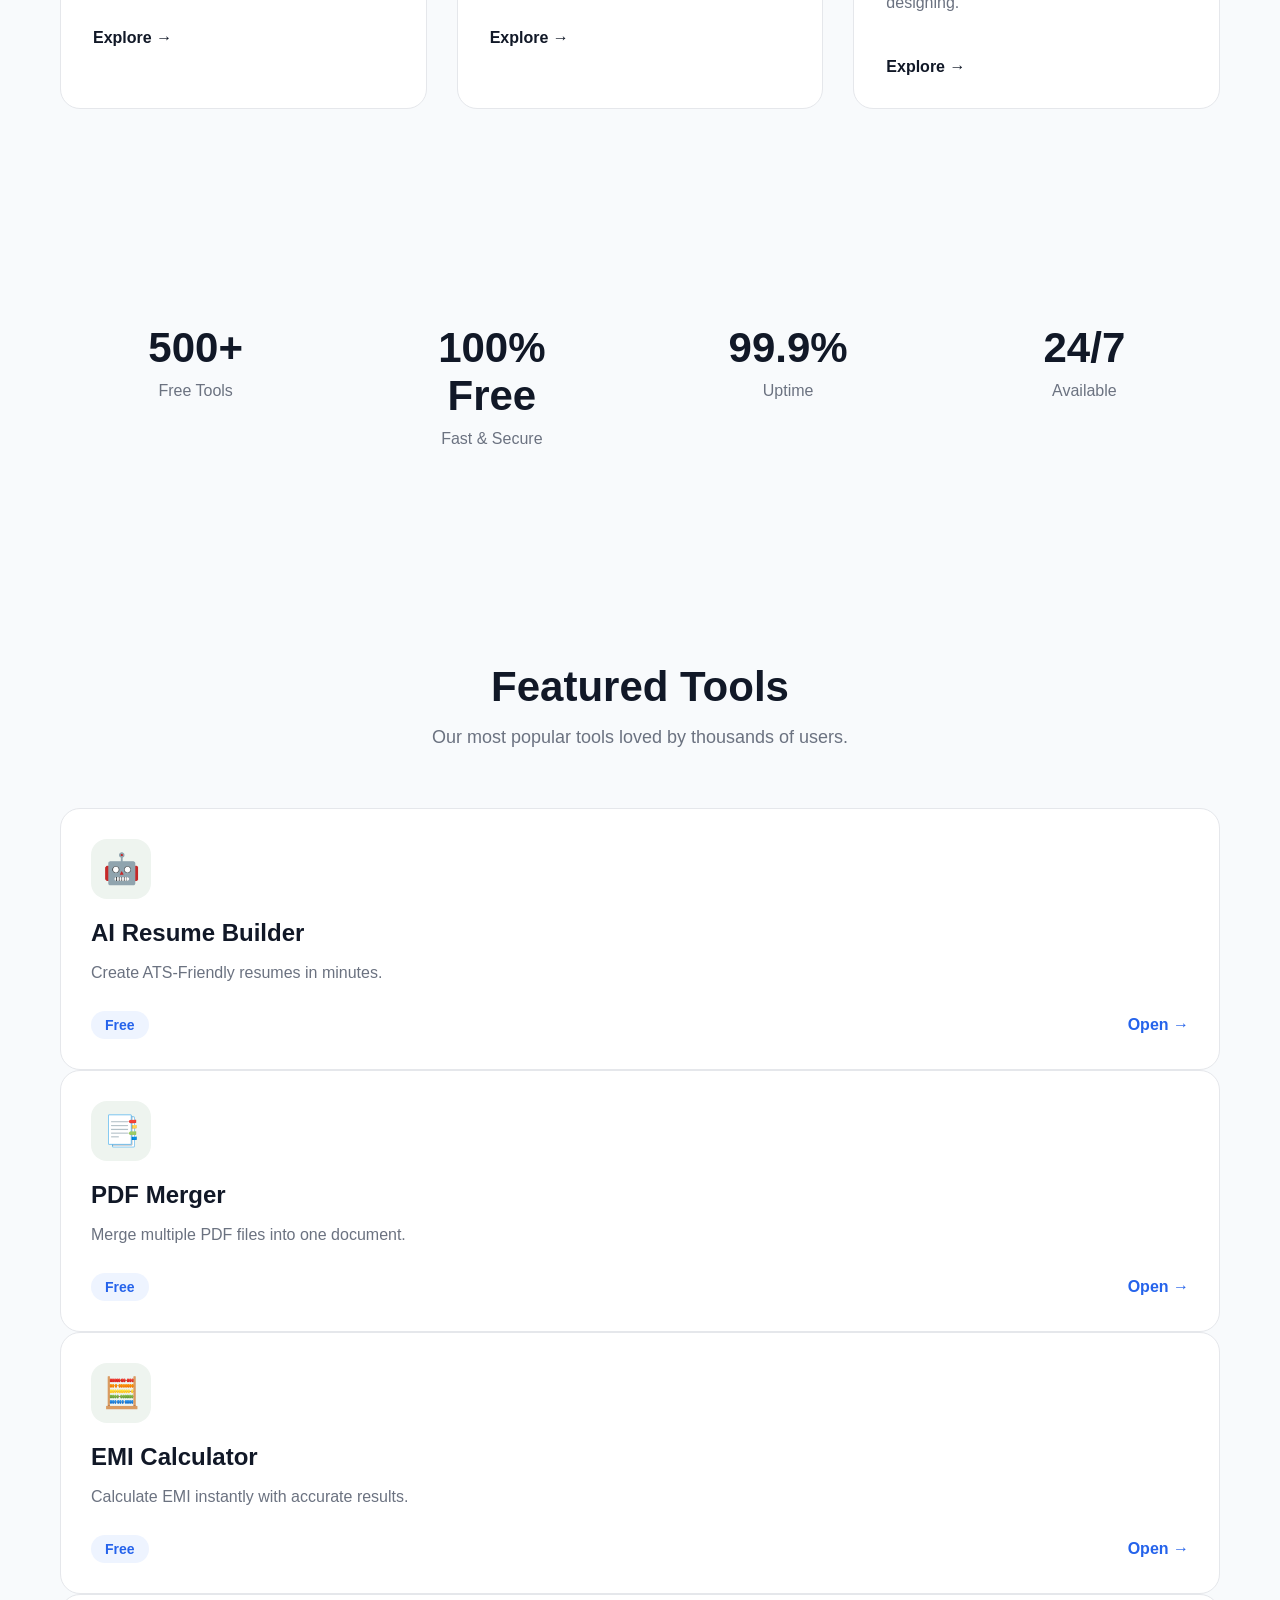
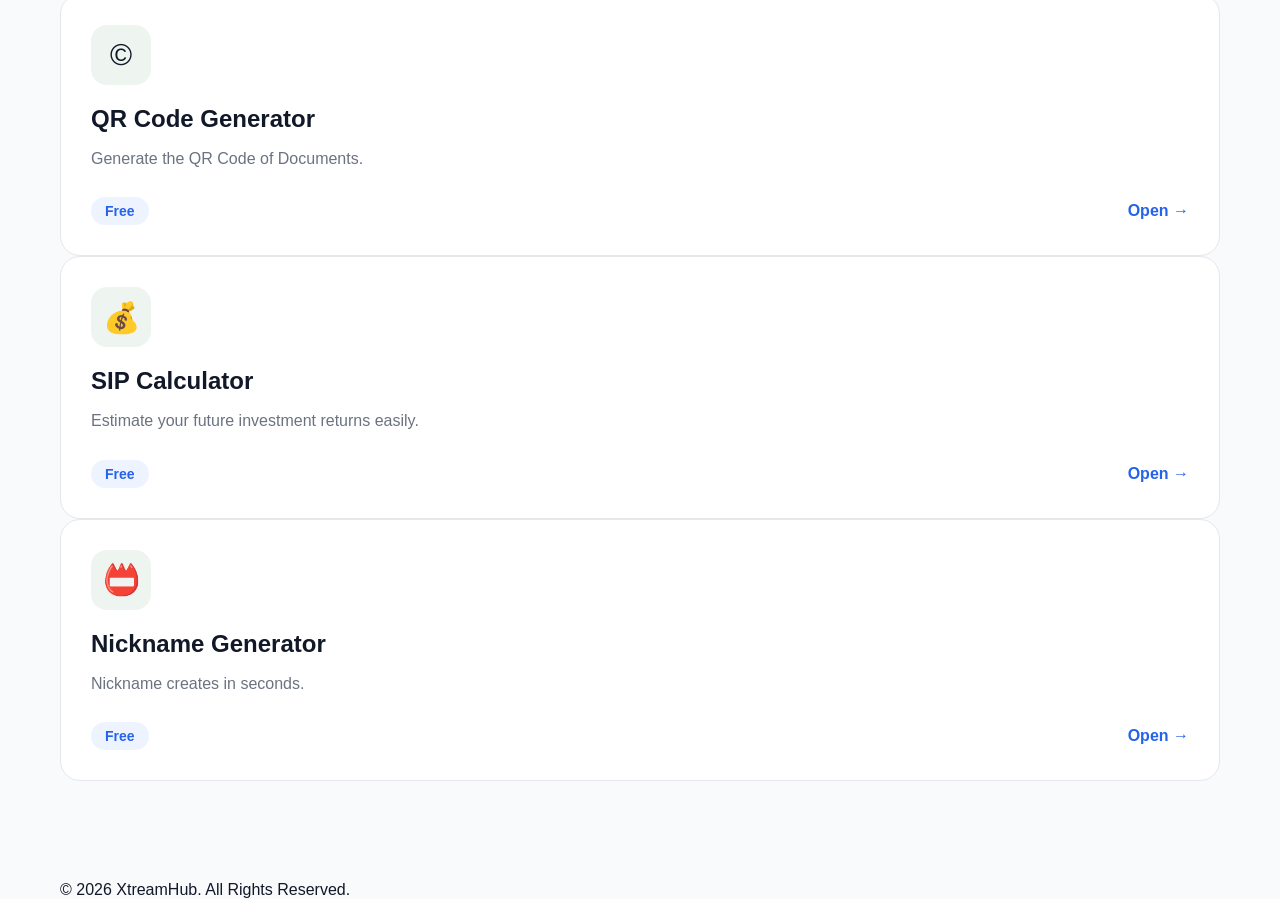
==== commit 37da131d: "favicon add and connect tools" ====
--- a/index.html
+++ b/index.html
@@ -4,6 +4,7 @@
     <meta charset="UTF-8">
     <meta name="viewport" content="width=device-width, initial-scale=1.0">
     <title>XtreamHub - Everything you need in one Hub</title>
+    <link rel="icon" href="favicon/favicon.png">
     <link rel="stylesheet" href="css/style.css">
     <link rel="stylesheet" href="css/variables.css">
     <link rel="stylesheet" href="css/components.css">
@@ -273,12 +274,12 @@
                         <div class="tool-icon">
                             🧮
                         </div>
-                        <h3>Calculator </h3>
+                        <h3>EMI Calculator </h3>
                         <p>Calculate EMI instantly with accurate results.</p>
 
                         <div class="tool-footer">
                             <span class="tool-badge">Free</span>
-                            <a href="#">Open →</a>
+                            <a href="tools/emi-calculator/index.html">Open →</a>
                         </div>
 
                     </div>
@@ -304,7 +305,7 @@
 
                         <div class="tool-footer">
                             <span class="tool-badge">Free</span>
-                            <a href="#">Open →</a>
+                            <a href="tools/sip-calculator/index.html">Open →</a>
                         </div>
 
                     </div>
--- a/css/variables.css
+++ b/css/variables.css
@@ -0,0 +1,33 @@
+:root {
+    --primary-color:#2563EB;
+    --secondary-color:#F8FAFC;
+    --surface-color:#FFFFFF;
+
+    --background:#F8FAFC;
+
+    --text:#111827;
+    --text-light:#6B7280;
+
+    --border-color:#E5E7EB;
+
+    --radius:16px;
+
+    --shadow:0 10px 30px rgba(0, 0, 0, .08);
+
+    --primary-hover:#1D4ED8;
+
+    --success:#22C55E;
+
+    --danger:#EF4444;
+
+    --warning:#F59E0B;
+
+    --radius-sm:8px;
+
+    --radius-md:16px;
+
+    --radius-lg:24px;
+
+    --transition:.3s ease;
+
+}
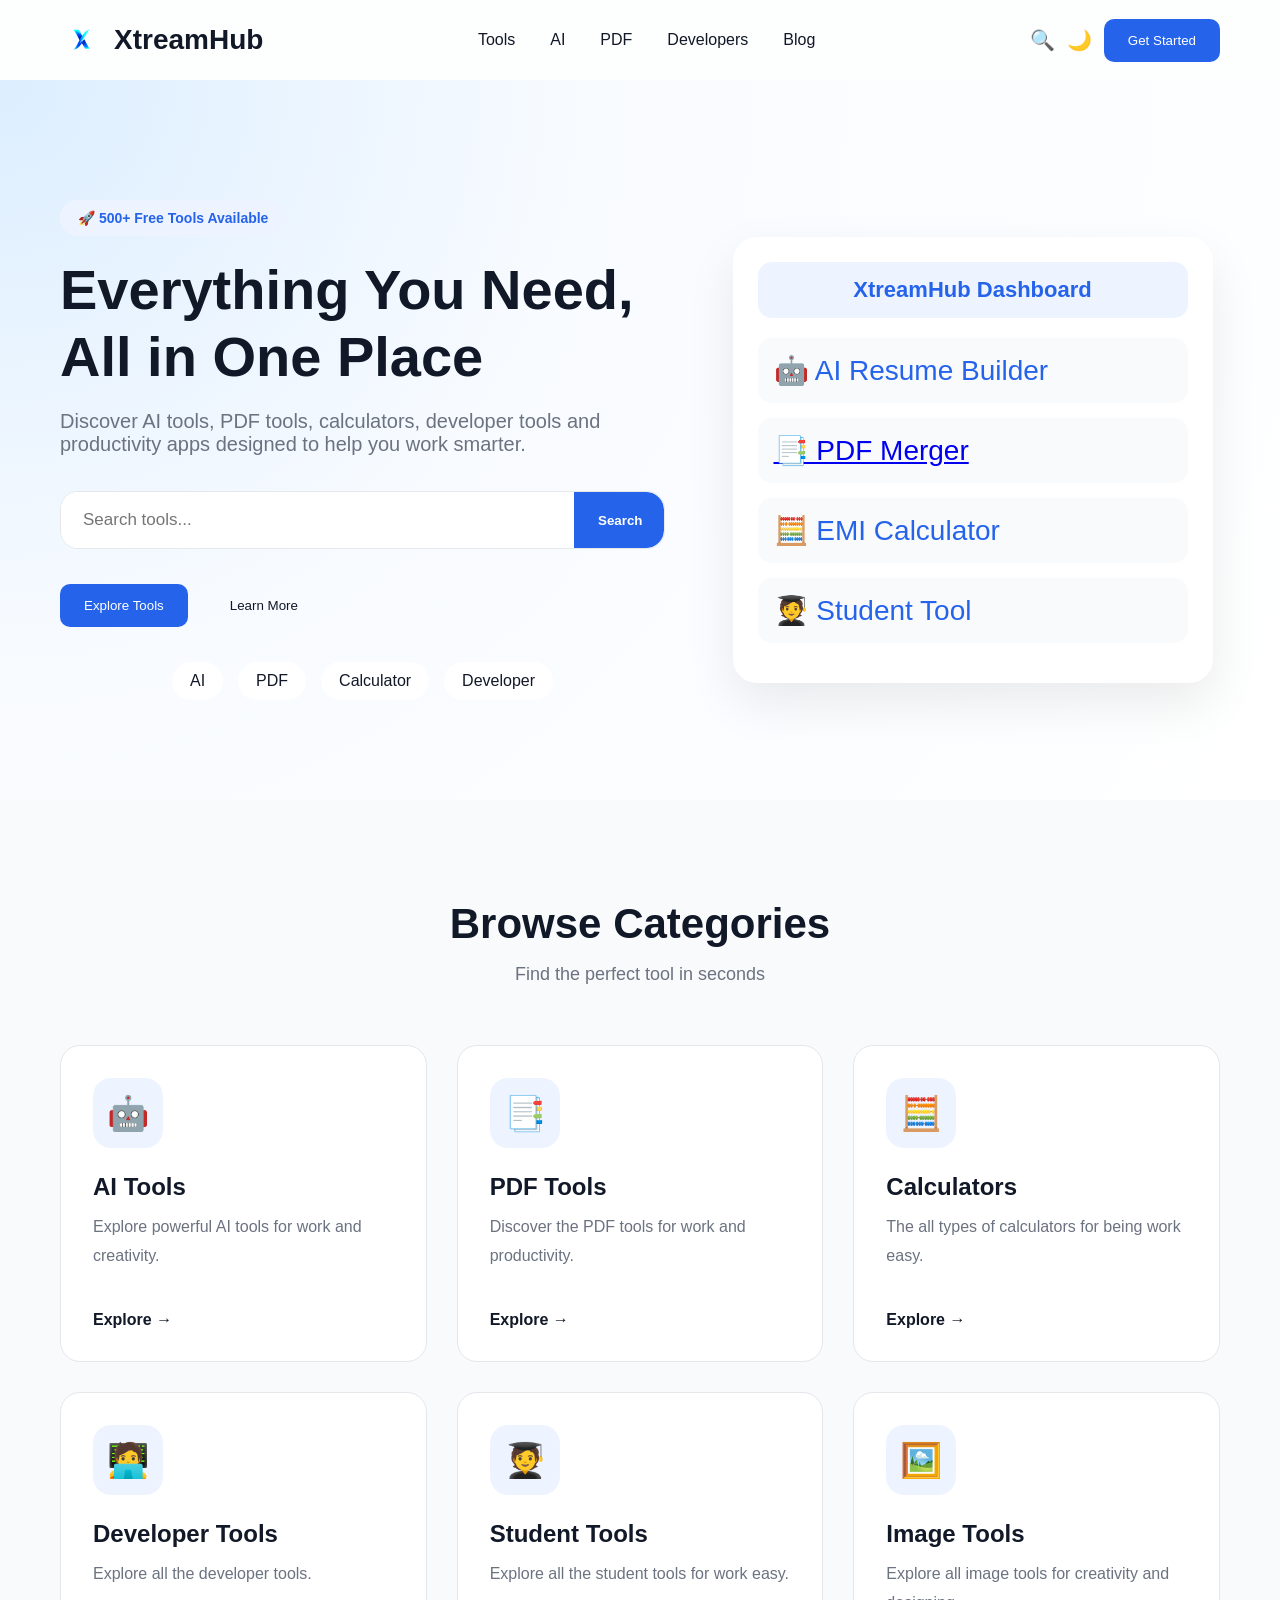
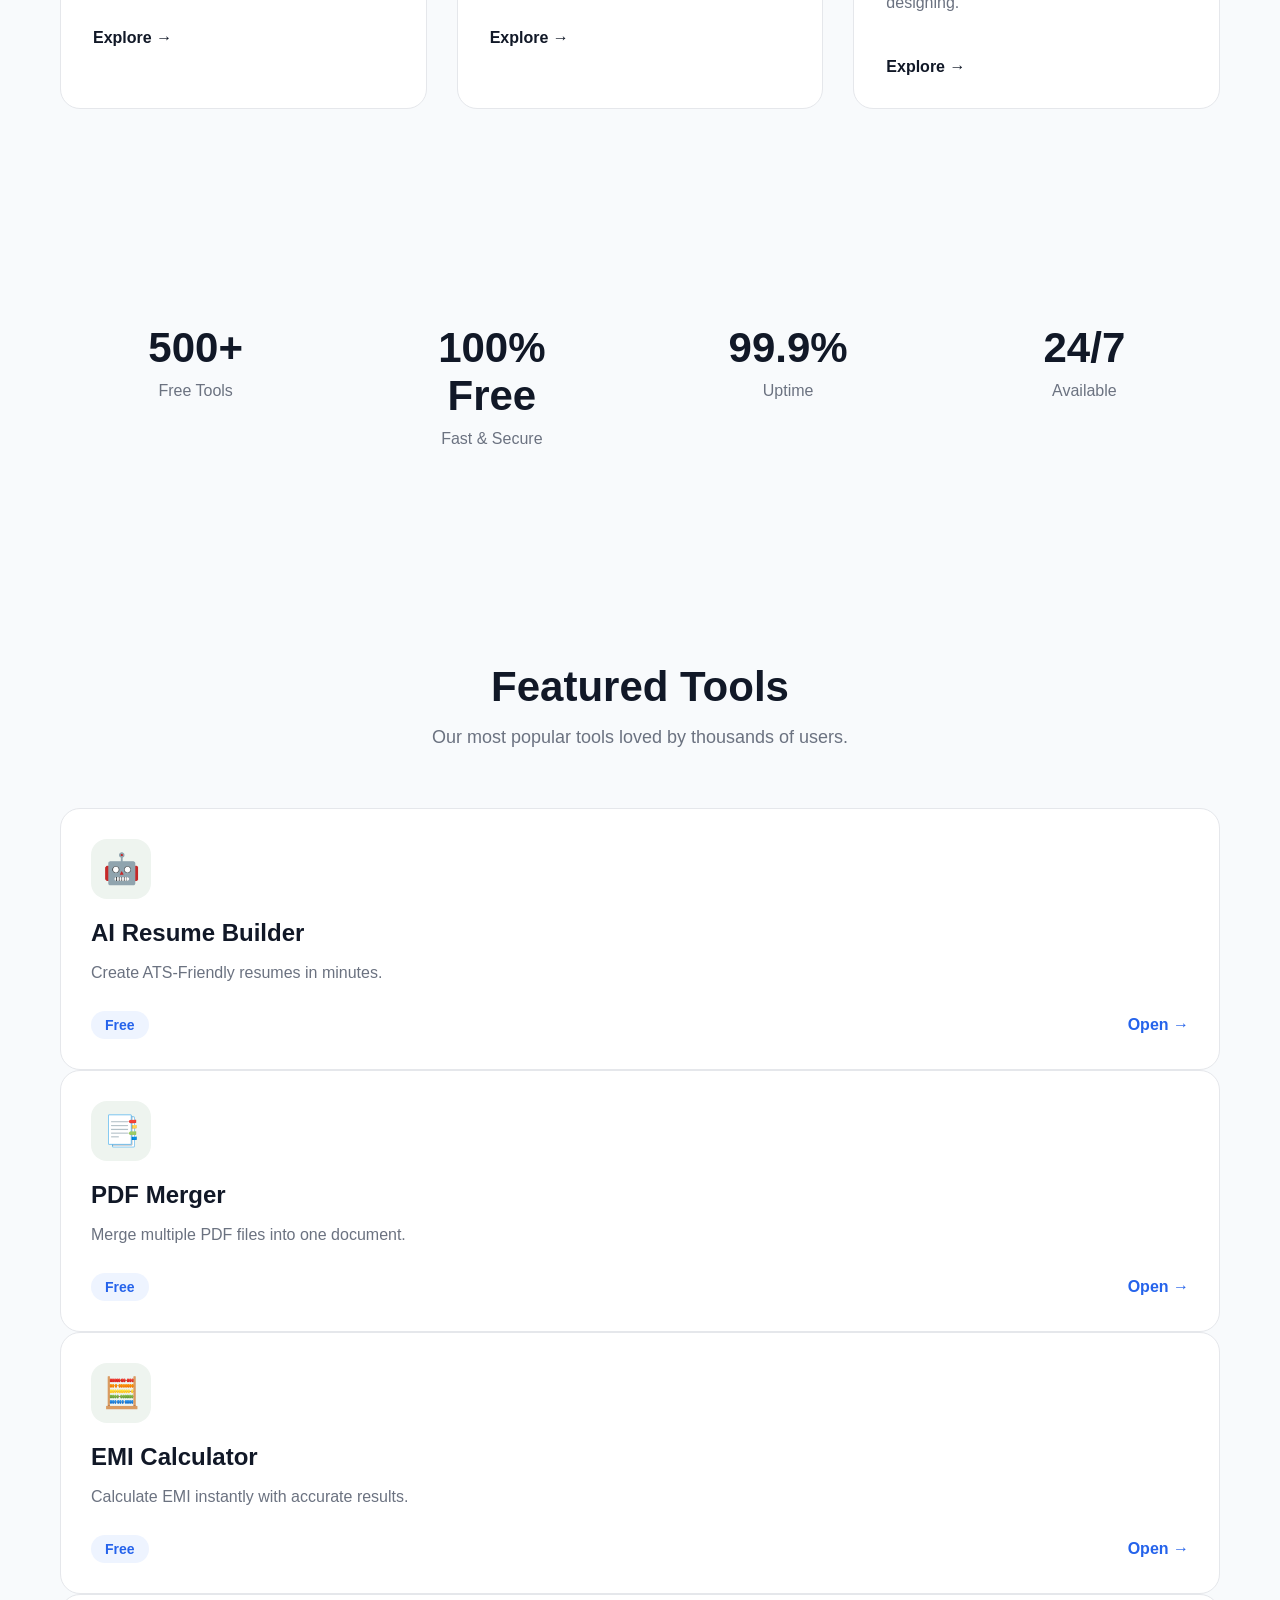
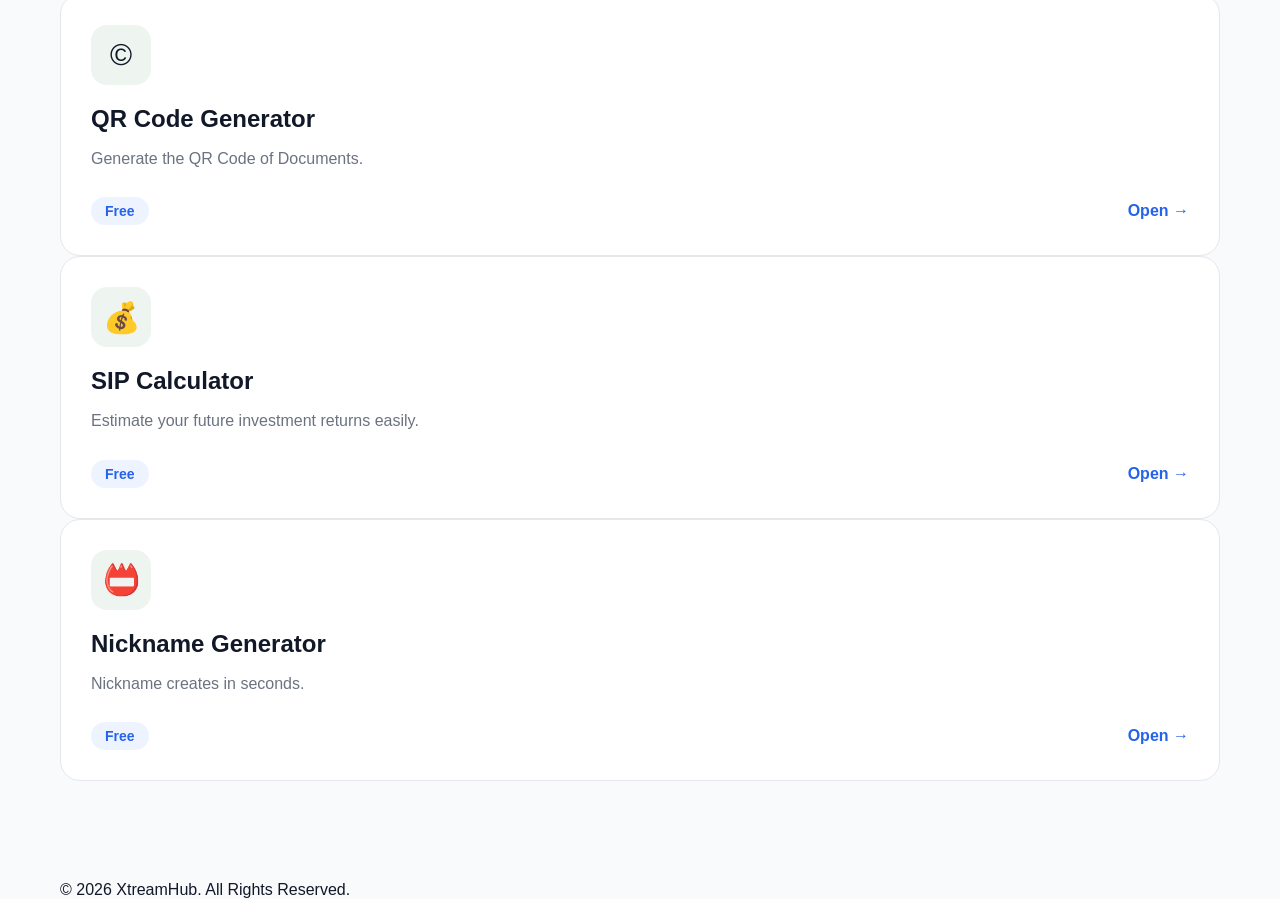
==== commit 29c57c1e: "image to pdf generate and ui polishing" ====
--- a/index.html
+++ b/index.html
@@ -1,6 +1,15 @@
 <!DOCTYPE html>
 <html lang="en">
 <head>
+        <!-- Google tag (gtag.js) -->
+    <script async src="https://www.googletagmanager.com/gtag/js?id=G-TS6QPDNE4V"></script>
+    <script>
+    window.dataLayer = window.dataLayer || [];
+    function gtag(){dataLayer.push(arguments);}
+    gtag('js', new Date());
+
+    gtag('config', 'G-TS6QPDNE4V');
+    </script>
     <meta charset="UTF-8">
     <meta name="viewport" content="width=device-width, initial-scale=1.0">
     <title>XtreamHub - Everything you need in one Hub</title>
@@ -10,6 +19,8 @@
     <link rel="stylesheet" href="css/components.css">
     <link rel="stylesheet" href="css/responsive.css">
     <link rel="stylesheet" href="css/animation.css">
+    <meta name="description"
+        content="XtreamHub offers free online calculators including EMI, SIP, FD, GST, Percentage, Age, BMI, Currency Converter, and more. Fast, accurate, and easy-to-use tools for everyone.">
 </head>
 <body>
     <!-- Header start -->
@@ -86,7 +97,7 @@
                                 🤖 AI Resume Builder
                             </div>
                             <div class="dashboard-tool">
-                                📑 PDF Merger
+                               <a href="tools/image-to-pdf/index.html"> 📑 PDF Merger</a>
                             </div>
                             <div class="dashboard-tool">
                                 🧮 EMI Calculator
